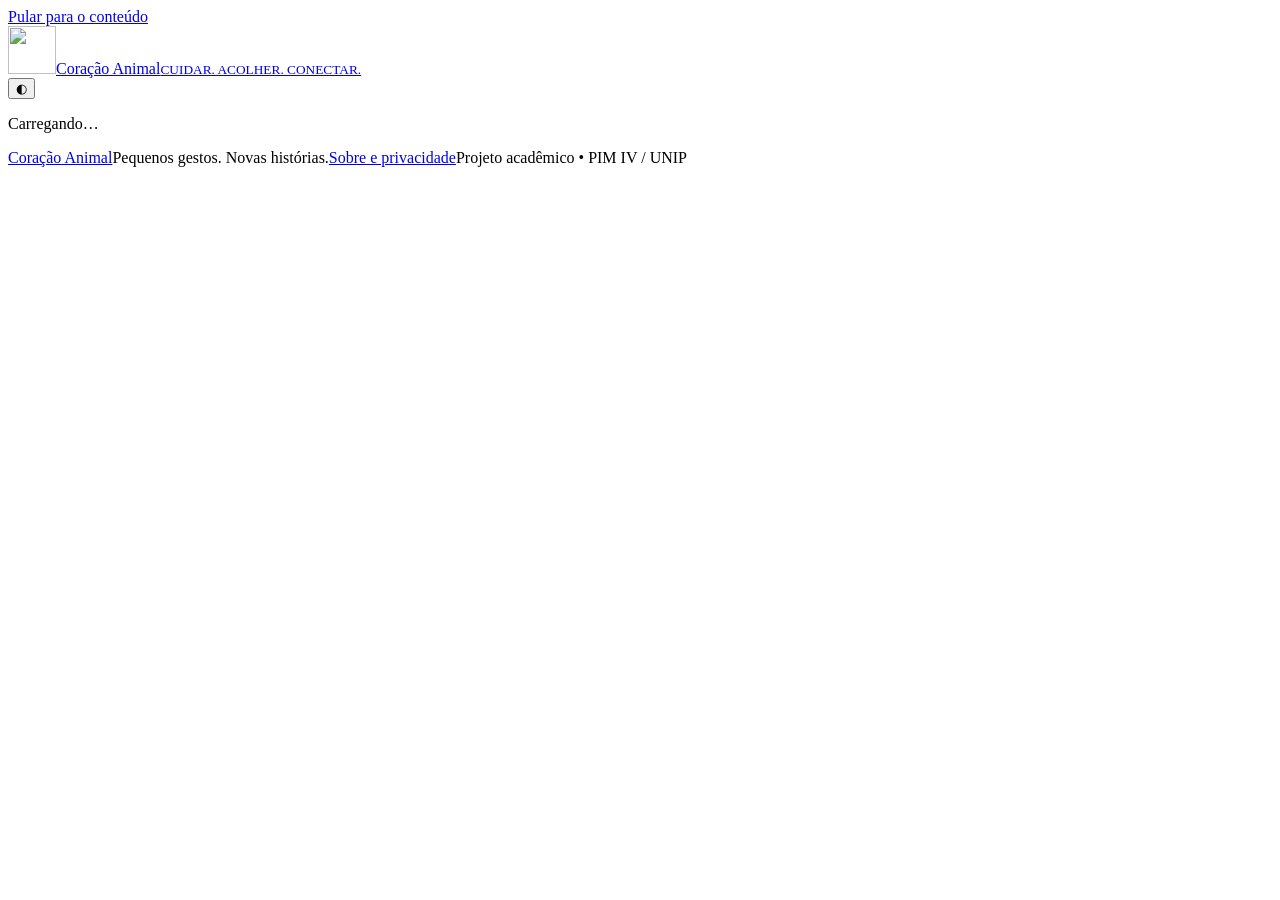
==== src/CoracaoAnimal.Api/wwwroot/index.html @ 52ad8a42 "feat: publicar solução integrada completa" ====
<!doctype html><html lang="pt-BR"><head><meta charset="utf-8"><meta name="viewport" content="width=device-width,initial-scale=1"><meta name="theme-color" content="#244b3f"><meta name="description" content="Adoção responsável, voluntariado e apoio aos animais."><title>Coração Animal</title><link rel="icon" href="/assets/logo.png"><link rel="stylesheet" href="/app.css"><script type="module" src="/app.js"></script></head><body><a class="skip" href="#conteudo">Pular para o conteúdo</a><header><a class="brand" href="#inicio"><img src="/assets/logo.png" alt="" width="48" height="48"><span>Coração Animal<small>CUIDAR. ACOLHER. CONECTAR.</small></span></a><nav id="nav" aria-label="Navegação principal"></nav><button id="theme" class="round" aria-label="Alternar tema">◐</button></header><main id="conteudo" tabindex="-1"><p class="loading">Carregando…</p></main><footer><a class="brand" href="#inicio">Coração Animal</a><span>Pequenos gestos. Novas histórias.</span><a href="#sobre">Sobre e privacidade</a><span>Projeto acadêmico • PIM IV / UNIP</span></footer><div id="notice" role="status" aria-live="polite" hidden></div><dialog id="modal" aria-labelledby="modal-title"><button data-action="close" class="round close" aria-label="Fechar">×</button><div id="modal-body"></div></dialog></body></html>
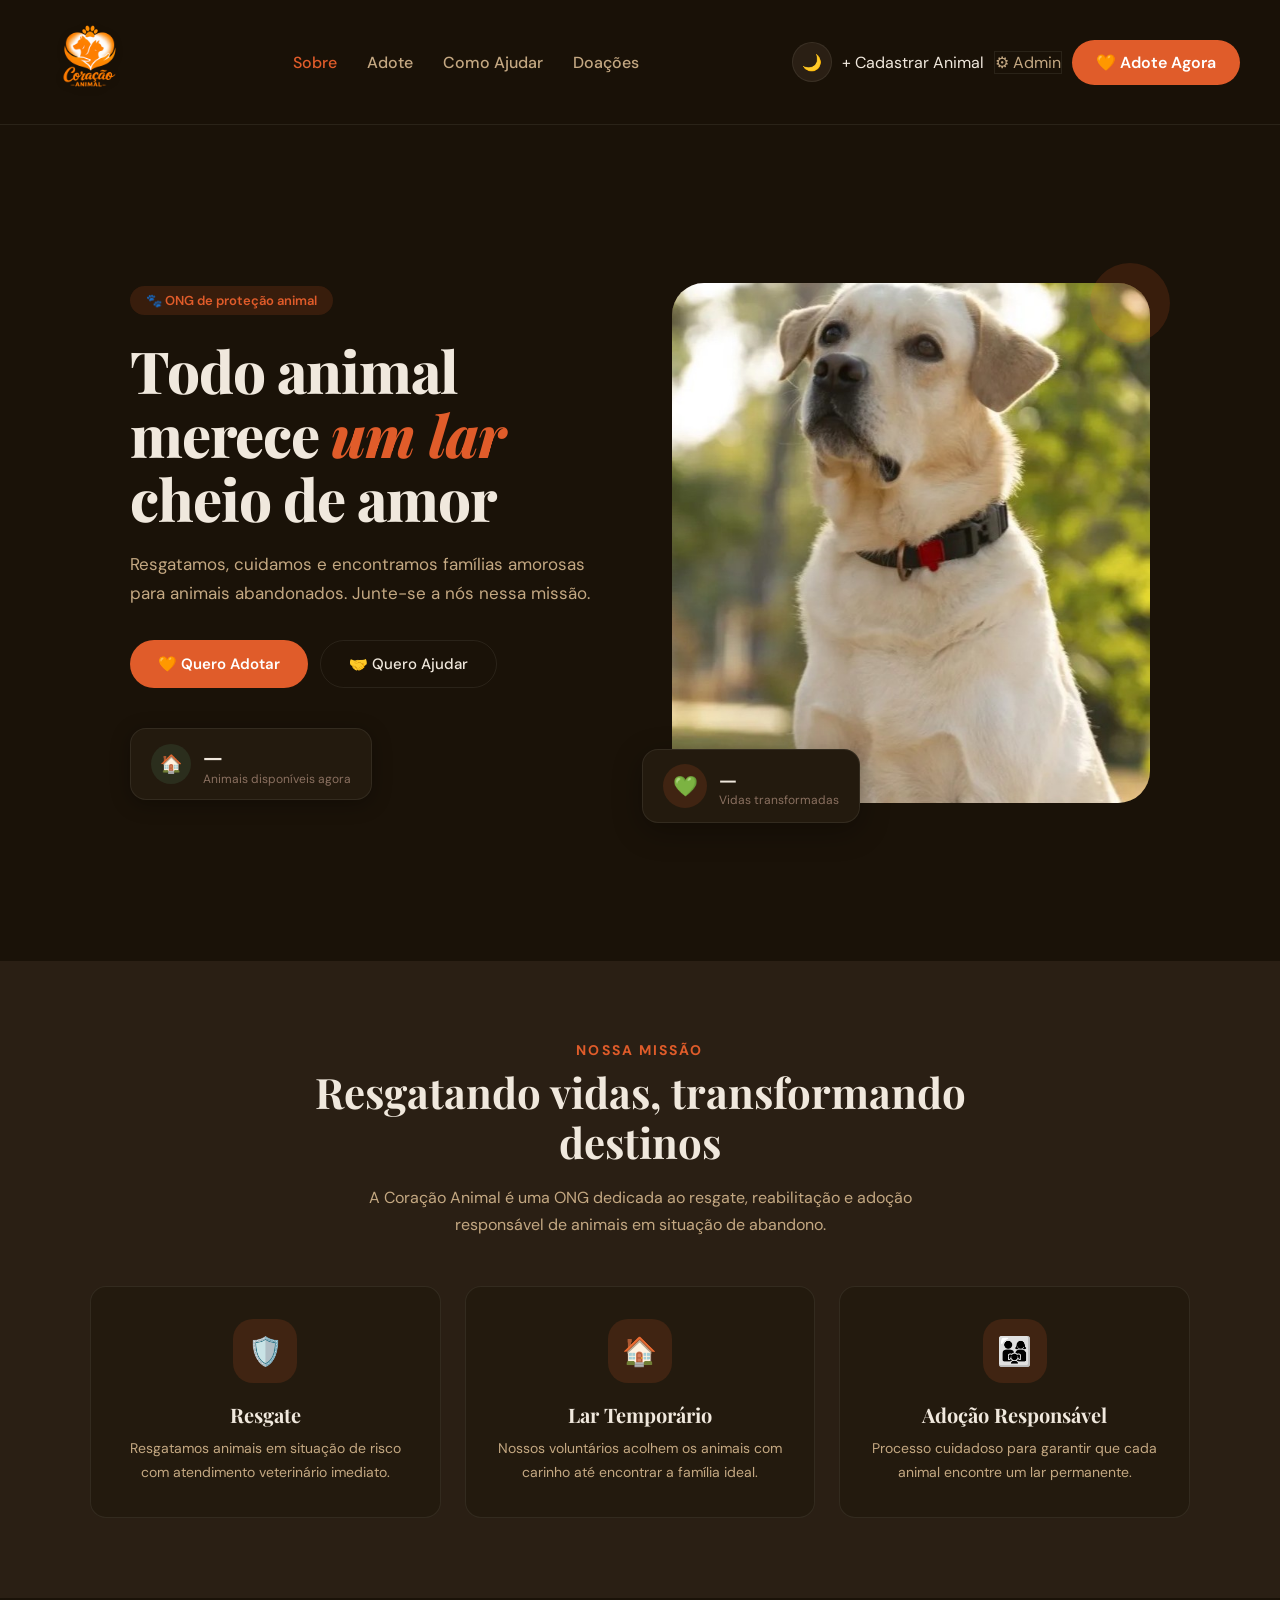
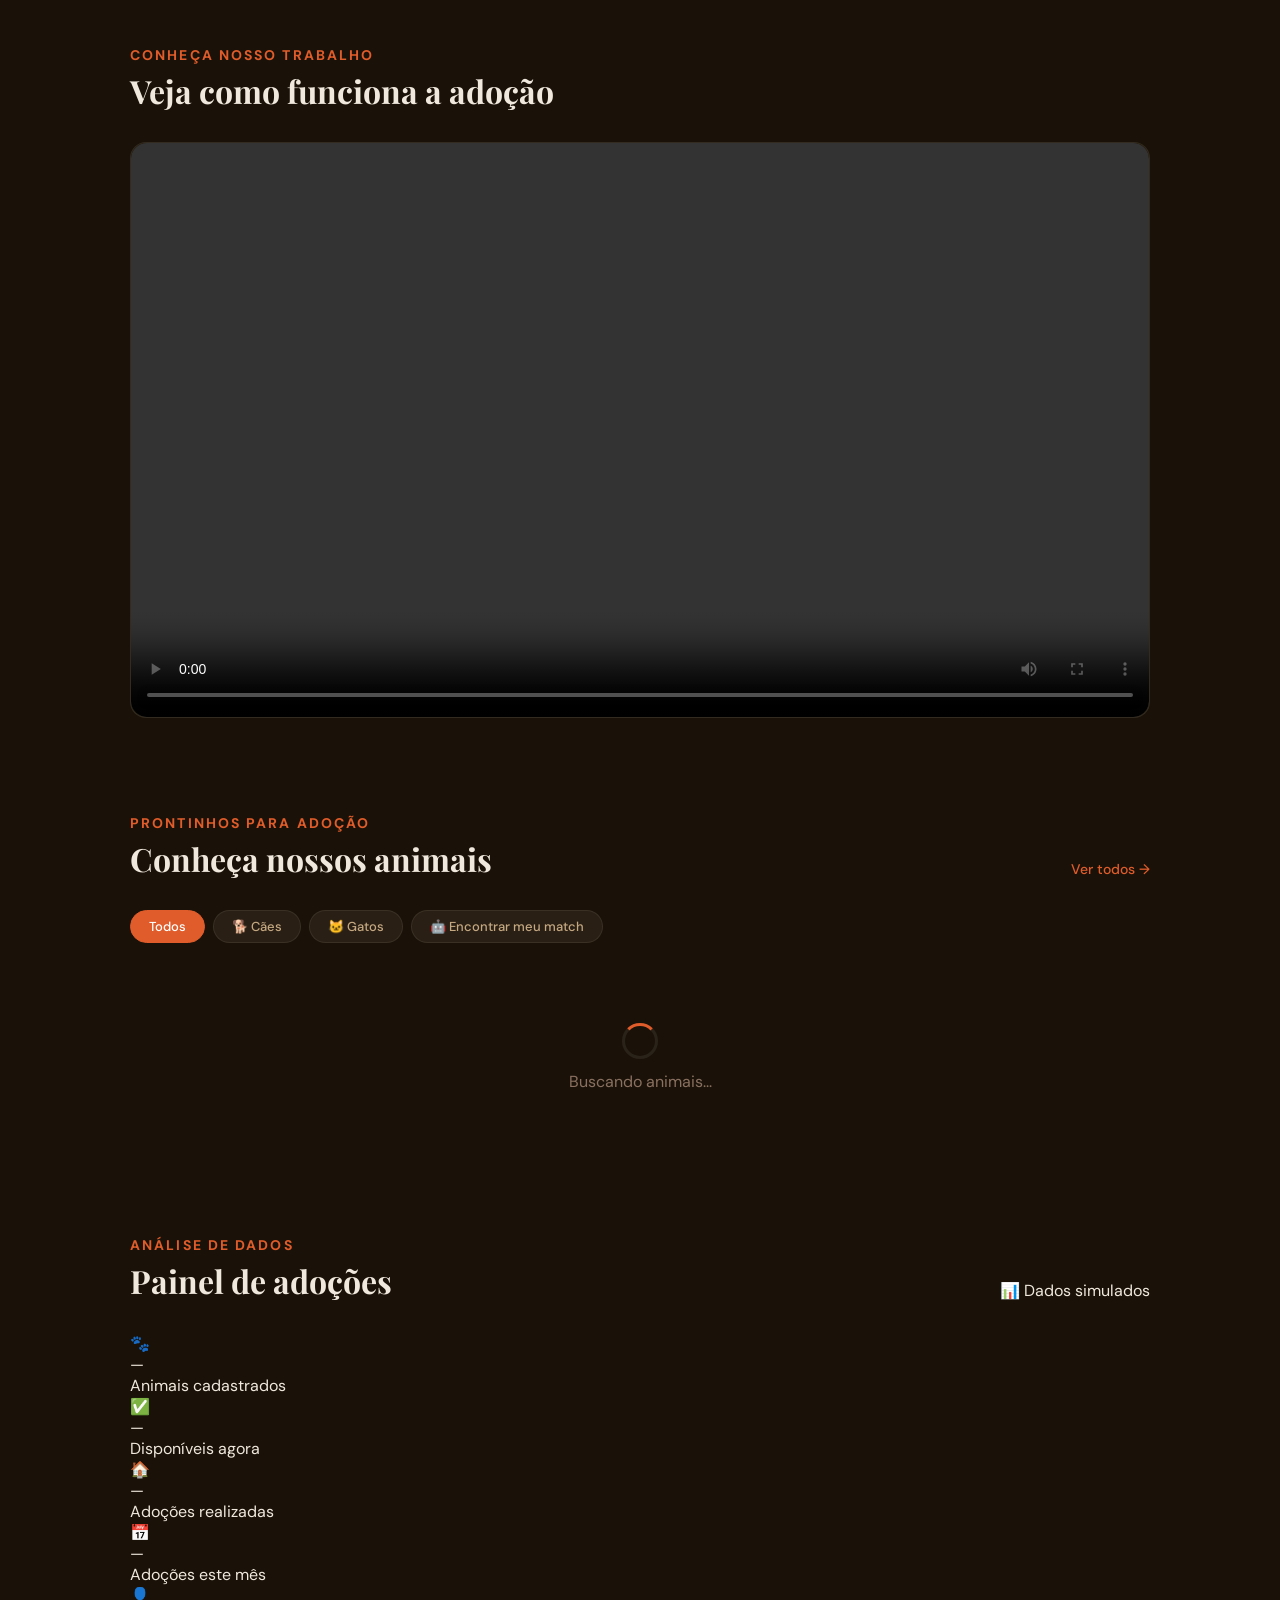
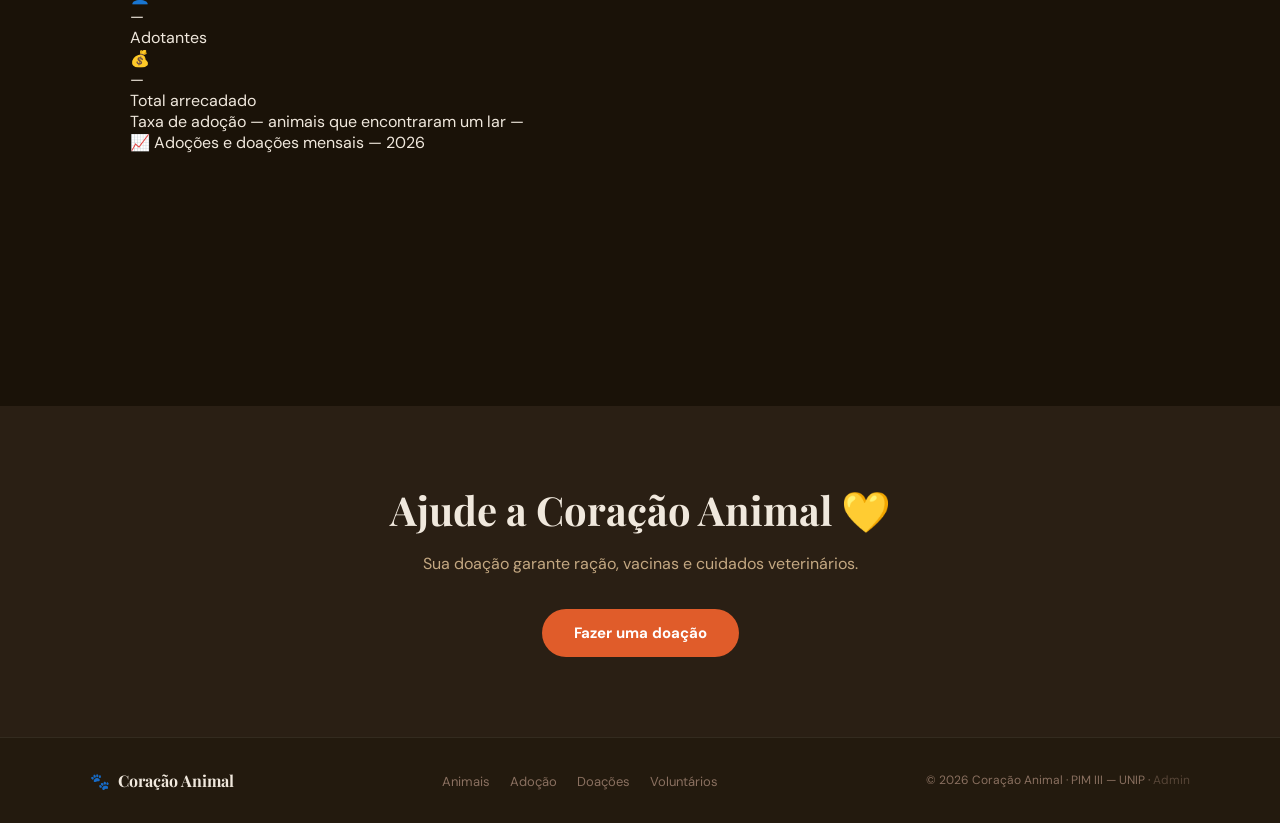
==== commit 0534869a: "Integra API, site e aplicativos ao Azure do proprietário; adiciona animais de demonstração" ====
--- a/src/CoracaoAnimal.Api/wwwroot/index.html
+++ b/src/CoracaoAnimal.Api/wwwroot/index.html
@@ -1 +1,211 @@
-<!doctype html><html lang="pt-BR"><head><meta charset="utf-8"><meta name="viewport" content="width=device-width,initial-scale=1"><meta name="theme-color" content="#244b3f"><meta name="description" content="Adoção responsável, voluntariado e apoio aos animais."><title>Coração Animal</title><link rel="icon" href="/assets/logo.png"><link rel="stylesheet" href="/app.css"><script type="module" src="/app.js"></script></head><body><a class="skip" href="#conteudo">Pular para o conteúdo</a><header><a class="brand" href="#inicio"><img src="/assets/logo.png" alt="" width="48" height="48"><span>Coração Animal<small>CUIDAR. ACOLHER. CONECTAR.</small></span></a><nav id="nav" aria-label="Navegação principal"></nav><button id="theme" class="round" aria-label="Alternar tema">◐</button></header><main id="conteudo" tabindex="-1"><p class="loading">Carregando…</p></main><footer><a class="brand" href="#inicio">Coração Animal</a><span>Pequenos gestos. Novas histórias.</span><a href="#sobre">Sobre e privacidade</a><span>Projeto acadêmico • PIM IV / UNIP</span></footer><div id="notice" role="status" aria-live="polite" hidden></div><dialog id="modal" aria-labelledby="modal-title"><button data-action="close" class="round close" aria-label="Fechar">×</button><div id="modal-body"></div></dialog></body></html>
+<!DOCTYPE html>
+
+<html data-theme="dark" lang="pt-BR">
+<head>
+<meta charset="utf-8"/>
+<meta content="width=device-width, initial-scale=1.0" name="viewport"/>
+<title>Coração Animal — Todo animal merece um lar</title>
+<link href="css/style.css" rel="stylesheet"/>
+<link href="css/home.css" rel="stylesheet"/>
+
+<link href="/css/original-home-inline.css" rel="stylesheet"/></head>
+<body>
+
+
+<!-- ── VLIBRAS Accessibility Widget ─────────────────────────────── -->
+
+
+
+<!-- ── NAVBAR ─────────────── -->
+<nav>
+<a class="nav-logo" href="index.html">
+<img alt="Coração Animal" class="nav-logo-img" src="img/logo-coracao-animal.png"/>
+</a>
+<ul class="nav-links">
+<li><a class="active" href="index.html">Sobre</a></li>
+<li><a href="/portal.html#animais">Adote</a></li>
+<li><a href="/portal.html#voluntariado">Como Ajudar</a></li>
+<li><a href="/portal.html#doacoes">Doações</a></li>
+</ul>
+<div class="nav-actions">
+<button class="btn-tema" data-home-action="theme" id="btnTema"><span id="temaIcone">🌙</span></button>
+<button aria-label="Abrir menu" class="nav-hamburguer" data-home-action="menu" id="navHamburguer">
+<span></span><span></span><span></span>
+</button>
+<!-- Admin only: Register Animal -->
+<a class="nav-register-btn" data-auth="admin" href="/portal.html#admin/animais" id="navRegisterBtn">
+      + Cadastrar Animal
+    </a>
+<!-- Admin only: Painel -->
+<a class="nav-register-btn" data-auth="admin" href="/portal.html#admin" id="navAdminBtn" style="background:transparent;border:1px solid var(--border);color:var(--text-sec);">
+      ⚙ Admin
+    </a>
+<!-- Not logged in -->
+<a class="btn-cta" data-auth="logged-out" href="/portal.html#animais">
+      🧡 Adote Agora
+    </a>
+<!-- Logged in -->
+<div data-auth="logged-in" style="display:none;align-items:center;gap:8px">
+<span style="font-size:13px;color:var(--text-sec);font-family:'DM Sans',sans-serif">
+        Olá, <strong data-username="" style="color:var(--laranja)"></strong>
+</span>
+<button data-home-action="logout" style="background:transparent;border:1px solid var(--border);border-radius:50px;padding:5px 12px;font-size:12px;color:var(--text-sec);cursor:pointer;font-family:'DM Sans',sans-serif">Sair</button>
+</div>
+</div>
+</nav>
+<!-- Mobile menu -->
+<div class="nav-mobile" id="navMobile">
+<a class="active" href="index.html">Sobre</a>
+<a href="/portal.html#animais">Adote</a>
+<a href="/portal.html#voluntariado">Como Ajudar</a>
+<div class="nav-mobile-divider"></div>
+<a href="/portal.html#doacoes">Doações</a>
+<a data-auth="admin" href="/portal.html#admin/animais" style="display:none;color:var(--laranja);font-weight:600">+ Cadastrar Animal</a>
+</div>
+<!-- ── HERO ── -->
+<section class="hero-section">
+<div class="hero">
+<div class="hero-content">
+<div class="hero-badge anim-1">🐾 ONG de proteção animal</div>
+<h1 class="anim-2">Todo animal merece <em>um lar</em> cheio de amor</h1>
+<p class="anim-3">Resgatamos, cuidamos e encontramos famílias amorosas para animais abandonados. Junte-se a nós nessa missão.</p>
+<div class="hero-btns anim-4">
+<a class="btn-cta" href="/portal.html#animais">🧡 Quero Adotar</a>
+<a class="btn-sec" href="/portal.html#voluntariado">🤝 Quero Ajudar</a>
+</div>
+<div class="hero-stat anim-4">
+<div class="hero-stat-icone">🏠</div>
+<div>
+<div class="hero-stat-num" id="statDisponiveis">—</div>
+<div class="hero-stat-label">Animais disponíveis agora</div>
+</div>
+</div>
+</div>
+<div class="hero-foto-wrap">
+<div class="deco-circle"></div>
+<div class="hero-foto">
+<div class="hero-foto-placeholder">
+<img alt="labrador" src="img/labrador_imagem.jpg"/>
+</div>
+</div>
+<div class="hero-foto-card">
+<div class="hero-foto-card-icone">💚</div>
+<div>
+<div class="hero-foto-card-num" id="dash-adopted">—</div>
+<div class="hero-foto-card-label">Vidas transformadas</div>
+</div>
+</div>
+</div>
+</div>
+</section>
+<!-- ── MISSÃO ── -->
+<section class="missao">
+<div class="missao-inner">
+<div class="section-label">Nossa Missão</div>
+<h2>Resgatando vidas, transformando destinos</h2>
+<p>A Coração Animal é uma ONG dedicada ao resgate, reabilitação e adoção responsável de animais em situação de abandono.</p>
+<div class="missao-grid">
+<div class="missao-card"><div class="missao-icone">🛡️</div><h3>Resgate</h3><p>Resgatamos animais em situação de risco com atendimento veterinário imediato.</p></div>
+<div class="missao-card"><div class="missao-icone">🏠</div><h3>Lar Temporário</h3><p>Nossos voluntários acolhem os animais com carinho até encontrar a família ideal.</p></div>
+<div class="missao-card"><div class="missao-icone">👨‍👩‍👧</div><h3>Adoção Responsável</h3><p>Processo cuidadoso para garantir que cada animal encontre um lar permanente.</p></div>
+</div>
+</div>
+</section>
+<!-- ── VÍDEO ── -->
+<div class="section">
+<div class="section-header">
+<div>
+<div class="section-label">Conheça nosso trabalho</div>
+<h2>Veja como funciona a adoção</h2>
+</div>
+</div>
+<div style="position:relative;padding-bottom:56.25%;height:0;overflow:hidden;border-radius:var(--radius);background:var(--bg-card);border:1px solid var(--border)">
+<video controls="" poster="" style="position:absolute;top:0;left:0;width:100%;height:100%;border-radius:var(--radius);object-fit:cover">
+<source src="img/video_ong.mp4" type="video/mp4"/>
+      Seu navegador não suporta vídeo HTML5.
+    </video>
+</div>
+</div>
+<!-- ── ANIMAIS ── -->
+<div class="section">
+<div class="section-header">
+<div><div class="section-label">Prontinhos para adoção</div><h2>Conheça nossos animais</h2></div>
+<a href="/portal.html#animais">Ver todos →</a>
+</div>
+<div class="filtros">
+<button class="filtro-btn active" data-home-filter="all">Todos</button>
+<button class="filtro-btn" data-home-filter="cao">🐕 Cães</button>
+<button class="filtro-btn" data-home-filter="gato">🐱 Gatos</button>
+<button class="filtro-btn" data-home-action="match">
+       🤖 Encontrar meu match
+    </button>
+</div>
+<div class="animais-grid" id="animalGrid">
+<div class="loading"><div class="spinner"></div><p>Buscando animais...</p></div>
+</div>
+</div>
+<!-- ── DASHBOARD ── -->
+<div class="dashboard-wrap">
+<div class="section">
+<div class="section-header">
+<div><div class="section-label">Análise de dados</div><h2>Painel de adoções</h2></div>
+<span class="dash-simulated-badge dash-simulated">📊 Dados simulados</span>
+</div>
+<div class="dash-grid">
+<div class="dash-card"><div class="dash-icon">🐾</div><div class="dash-val" id="dash-total-animals">—</div><div class="dash-label">Animais cadastrados</div></div>
+<div class="dash-card green"><div class="dash-icon">✅</div><div class="dash-val" id="dash-available">—</div><div class="dash-label">Disponíveis agora</div></div>
+<div class="dash-card blue"><div class="dash-icon">🏠</div><div class="dash-val" id="dash-adoptions">—</div><div class="dash-label">Adoções realizadas</div></div>
+<div class="dash-card purple"><div class="dash-icon">📅</div><div class="dash-val" id="dash-month-adoptions">—</div><div class="dash-label">Adoções este mês</div></div>
+<div class="dash-card"><div class="dash-icon">👤</div><div class="dash-val" id="dash-adopters">—</div><div class="dash-label">Adotantes</div></div>
+<div class="dash-card green"><div class="dash-icon">💰</div><div class="dash-val" id="dash-raised">—</div><div class="dash-label">Total arrecadado</div></div>
+</div>
+<div class="dash-rate-wrap">
+<div class="dash-rate-row">
+<span class="dash-rate-label">Taxa de adoção — animais que encontraram um lar</span>
+<span class="dash-rate-val" id="dash-rate">—</span>
+</div>
+<div class="dash-bar-bg"><div class="dash-bar-fill" id="dash-rate-bar"></div></div>
+</div>
+<div class="dash-chart-wrap">
+<div class="dash-chart-label">📈 Adoções e doações mensais — 2026 <small style="color:var(--text-muted)"></small></div>
+<canvas id="monthlyChart" style="width:100%;height:200px"></canvas>
+</div>
+</div>
+</div>
+<!-- ── BANNER ── -->
+<section class="banner">
+<div class="banner-inner">
+<h2>Ajude a Coração Animal 💛</h2>
+<p>Sua doação garante ração, vacinas e cuidados veterinários.</p>
+<a class="btn-banner" href="/portal.html#doacoes">
+      Fazer uma doação
+    </a>
+</div>
+</section>
+<!-- ── FOOTER ── -->
+<footer>
+<div class="footer-inner">
+<div class="footer-logo"><span>🐾</span> Coração Animal</div>
+<ul class="footer-links">
+<li><a href="/portal.html#animais">Animais</a></li>
+<li><a href="/portal.html#animais">Adoção</a></li>
+<li><a href="/portal.html#doacoes">Doações</a></li>
+<li><a href="/portal.html#voluntariado">Voluntários</a></li>
+</ul>
+<div class="footer-copy">
+      © 2026 Coração Animal · PIM III — UNIP ·
+      <a href="/portal.html#entrar" style="color:var(--text-muted);opacity:.5;text-decoration:none">Admin</a>
+</div>
+</div>
+</footer>
+<!-- ── ADOPTION MODAL ── -->
+
+
+
+
+
+
+
+
+<script src="/js/home-integrated.js" type="module"></script></body>
+</html>
--- a/src/CoracaoAnimal.Api/wwwroot/css/style.css
+++ b/src/CoracaoAnimal.Api/wwwroot/css/style.css
@@ -0,0 +1,862 @@
+/* ─────────────────────────────────────────
+   CORACAO ANIMAL — Estilos Globais
+   style.css
+   Fontes: Playfair Display + DM Sans
+   Paleta: creme, marrom, laranja, verde
+───────────────────────────────────────── */
+
+@import url('https://fonts.googleapis.com/css2?family=Playfair+Display:ital,wght@0,400;0,600;0,700;0,800;1,400;1,600&family=DM+Sans:wght@300;400;500;600&display=swap');
+
+/* ── Variaveis de tema ─────────────────── */
+:root {
+  --laranja:       #e05c2a;
+  --laranja-claro: #f5c9b0;
+  --laranja-hover: #c44e20;
+  --verde:         #4a7c59;
+  --verde-claro:   #d4e8da;
+  --marrom:        #3d2b1f;
+  --transition:    all 0.35s cubic-bezier(0.4,0,0.2,1);
+  --radius:        1rem;
+
+  /* Tema claro */
+  --bg:          #f7f3ee;
+  --bg-card:     #ffffff;
+  --bg-nav:      #ffffffee;
+  --bg-muted:    #efe9e1;
+  --text:        #2a1f14;
+  --text-sec:    #7a6355;
+  --text-muted:  #b0a090;
+  --border:      rgba(61,43,31,0.1);
+  --shadow:      rgba(61,43,31,0.08);
+  --tag-bg:      #efe9e1;
+}
+
+[data-theme="dark"] {
+  --bg:          #1a1208;
+  --bg-card:     #231a0e;
+  --bg-nav:      #1a1208ee;
+  --bg-muted:    #2a1f14;
+  --text:        #f0e8dd;
+  --text-sec:    #c4a882;
+  --text-muted:  #8a7060;
+  --border:      rgba(240,232,221,0.08);
+  --shadow:      rgba(0,0,0,0.3);
+  --tag-bg:      rgba(240,232,221,0.06);
+}
+
+/* ── Reset e base ──────────────────────── */
+*, *::before, *::after { box-sizing: border-box; margin: 0; padding: 0; }
+
+html { scroll-behavior: smooth; }
+
+body {
+  font-family: 'DM Sans', sans-serif;
+  background: var(--bg);
+  color: var(--text);
+  transition: var(--transition);
+  overflow-x: hidden;
+}
+
+h1, h2, h3, h4 {
+  font-family: 'Playfair Display', serif;
+  line-height: 1.2;
+}
+
+img { display: block; max-width: 100%; }
+a { text-decoration: none; color: inherit; }
+
+/* ── Animacoes ─────────────────────────── */
+@keyframes fadeUp {
+  from { opacity: 0; transform: translateY(24px); }
+  to   { opacity: 1; transform: translateY(0); }
+}
+@keyframes spin { to { transform: rotate(360deg); } }
+
+.anim-1 { animation: fadeUp .7s ease both; }
+.anim-2 { animation: fadeUp .7s .12s ease both; }
+.anim-3 { animation: fadeUp .7s .24s ease both; }
+.anim-4 { animation: fadeUp .7s .36s ease both; }
+
+/* ── Botoes globais ────────────────────── */
+.btn-cta {
+  background: var(--laranja);
+  color: white;
+  border: none;
+  border-radius: 50px;
+  padding: 12px 24px;
+  font-size: 16px;
+  font-weight: 600;
+  font-family: 'DM Sans', sans-serif;
+  cursor: pointer;
+  display: inline-flex;
+  align-items: center;
+  gap: 6px;
+  transition: var(--transition);
+  text-decoration: none;
+}
+
+.btn-cta:hover { background: var(--laranja-hover); transform: translateY(-1px); }
+
+.btn-sec {
+  background: transparent;
+  color: var(--text);
+  border: 1.5px solid var(--border);
+  border-radius: 50px;
+  padding: 12px 24px;
+  font-size: 16px;
+  font-weight: 500;
+  font-family: 'DM Sans', sans-serif;
+  cursor: pointer;
+  display: inline-flex;
+  align-items: center;
+  gap: 6px;
+  transition: var(--transition);
+  text-decoration: none;
+}
+
+.btn-sec:hover { border-color: var(--laranja); color: var(--laranja); }
+
+.btn-outline-full {
+  width: 100%;
+  background: transparent;
+  color: var(--text-sec);
+  border: 1.5px solid var(--border);
+  border-radius: 10px;
+  padding: 10px;
+  font-size: 14px;
+  font-weight: 500;
+  font-family: 'DM Sans', sans-serif;
+  cursor: pointer;
+  display: flex;
+  align-items: center;
+  justify-content: center;
+  gap: 6px;
+  transition: var(--transition);
+}
+
+.btn-outline-full:hover { border-color: var(--laranja); color: var(--laranja); }
+
+/* ── Navbar ────────────────────────────── */
+nav {
+  position: sticky;
+  top: 0;
+  z-index: 100;
+  background: var(--bg-nav);
+  border-bottom: 1px solid var(--border);
+  padding: 0.75rem 2.5rem;
+  height: auto;
+  display: flex;
+  align-items: center;
+  justify-content: space-between;
+  backdrop-filter: blur(12px);
+  transition: var(--transition);
+}
+
+.nav-logo {
+  display: flex;
+  align-items: center;
+  gap: 10px;
+  font-family: 'Playfair Display', serif;
+  font-size: 22px;
+  font-weight: 700;
+  color: var(--text);
+  letter-spacing: -0.3px;
+}
+
+.nav-logo-img {
+  height: 100px;
+  width: auto;
+  transition: var(--transition);
+  filter: drop-shadow(0 2px 4px rgba(0,0,0,0.1));
+}
+
+.nav-logo:hover .nav-logo-img { transform: scale(1.05); }
+
+.nav-logo-icon {
+  width: 36px;
+  height: 36px;
+  background: var(--laranja);
+  border-radius: 50%;
+  display: flex;
+  align-items: center;
+  justify-content: center;
+  font-size: 16px;
+  transition: var(--transition);
+}
+
+.nav-logo:hover .nav-logo-icon { transform: rotate(-10deg) scale(1.1); }
+
+.nav-links { display: flex; gap: 2px; list-style: none; }
+
+.nav-links a {
+  font-size: 16px;
+  font-weight: 500;
+  color: var(--text-sec);
+  padding: 6px 14px;
+  border-radius: 8px;
+  transition: var(--transition);
+}
+
+.nav-links a:hover { color: var(--text); background: var(--bg-muted); }
+.nav-links a.active { color: var(--laranja); }
+
+.nav-actions { display: flex; align-items: center; gap: 10px; }
+
+.btn-tema {
+  width: 40px;
+  height: 40px;
+  border-radius: 50%;
+  border: 1px solid var(--border);
+  background: var(--bg-muted);
+  color: var(--text-sec);
+  font-size: 16px;
+  cursor: pointer;
+  display: flex;
+  align-items: center;
+  justify-content: center;
+  transition: var(--transition);
+}
+
+.btn-tema:hover { background: var(--bg-card); color: var(--text); }
+
+/* ── Page header ───────────────────────── */
+.page-header {
+  background: var(--bg-muted);
+  padding: 3.5rem 2.5rem;
+  border-bottom: 1px solid var(--border);
+  transition: var(--transition);
+}
+
+.page-header-inner { max-width: 1100px; margin: 0 auto; }
+
+.section-label {
+  font-size: 14px;
+  font-weight: 700;
+  letter-spacing: 0.15em;
+  text-transform: uppercase;
+  color: var(--laranja);
+  margin-bottom: 8px;
+}
+
+.page-header h1 {
+  font-size: clamp(36px, 5vw, 52px);
+  font-weight: 700;
+  color: var(--text);
+  margin-bottom: 8px;
+}
+
+.page-header h1 em { font-style: italic; color: var(--laranja); }
+
+.page-header p {
+  font-size: 17px;
+  color: var(--text-sec);
+  line-height: 1.7;
+  max-width: 520px;
+}
+
+/* ── Secoes ────────────────────────────── */
+.section {
+  max-width: 1100px;
+  margin: 0 auto;
+  padding: 3rem 2.5rem;
+}
+
+.section-header {
+  display: flex;
+  align-items: flex-end;
+  justify-content: space-between;
+  margin-bottom: 2rem;
+  flex-wrap: wrap;
+  gap: 12px;
+}
+
+.section-header h2 {
+  font-size: clamp(22px, 3vw, 32px);
+  font-weight: 700;
+  color: var(--text);
+}
+
+.section-header a {
+  font-size: 14px;
+  font-weight: 500;
+  color: var(--laranja);
+  display: flex;
+  align-items: center;
+  gap: 4px;
+  transition: var(--transition);
+}
+
+.section-header a:hover { gap: 8px; }
+
+/* ── Cards de animais (novo estilo) ────── */
+.animais-grid {
+  display: grid;
+  grid-template-columns: repeat(auto-fill, minmax(280px, 1fr));
+  gap: 1.5rem;
+}
+
+.animal-card {
+  background: var(--bg-card);
+  border: 1px solid var(--border);
+  border-radius: var(--radius);
+  overflow: hidden;
+  transition: var(--transition);
+  cursor: pointer;
+}
+
+.animal-card:hover {
+  transform: translateY(-5px);
+  box-shadow: 0 16px 40px var(--shadow);
+}
+
+.animal-foto {
+  height: 240px;
+  overflow: hidden;
+  position: relative;
+  background: var(--bg-muted);
+}
+
+.animal-foto img {
+  width: 100%;
+  height: 100%;
+  object-fit: cover;
+  transition: var(--transition);
+}
+
+.animal-card:hover .animal-foto img { transform: scale(1.04); }
+
+/* Placeholder quando nao tem foto */
+.animal-foto-placeholder {
+  width: 100%;
+  height: 100%;
+  display: flex;
+  overflow: hidden;
+  position: relative;
+  height: 100%;
+  min-height: 240px;
+  flex-direction: column;
+  align-items: center;
+  justify-content: center;
+  gap: 8px;
+  font-size: 56px;
+  color: var(--text-muted);
+  background: var(--bg-muted);
+}
+
+
+
+.animal-foto-placeholder img{
+  width: 100%;
+  height: 100%;
+  object-fit: cover;
+  object-position: center;
+  display: block;
+
+}
+
+.animal-foto-placeholder span {
+  font-size: 13px;
+  font-family: 'DM Sans', sans-serif;
+}
+
+.animal-info { padding: 1.25rem; }
+
+/* Nome + badge lado a lado */
+.animal-nome-row {
+  display: flex;
+  align-items: center;
+  justify-content: space-between;
+  margin-bottom: 6px;
+  gap: 8px;
+}
+
+.animal-nome {
+  font-family: 'Playfair Display', serif;
+  font-size: 20px;
+  font-weight: 700;
+  color: var(--text);
+}
+
+/* Badge de especie (Cachorro / Gato) */
+.animal-badge {
+  font-size: 12px;
+  font-weight: 600;
+  font-family: 'DM Sans', sans-serif;
+  padding: 4px 12px;
+  border-radius: 50px;
+  background: var(--laranja-claro);
+  color: var(--laranja-hover);
+  white-space: nowrap;
+  flex-shrink: 0;
+}
+
+[data-theme="dark"] .animal-badge {
+  background: rgba(224,92,42,0.15);
+  color: var(--laranja);
+}
+
+.animal-meta {
+  font-size: 13px;
+  color: var(--text-muted);
+  margin-bottom: 8px;
+}
+
+.animal-desc {
+  font-size: 14px;
+  color: var(--text-sec);
+  line-height: 1.6;
+  margin-bottom: 1.25rem;
+  display: -webkit-box;
+  -webkit-line-clamp: 2;
+  line-clamp: 2;
+  -webkit-box-orient: vertical;
+  overflow: hidden;
+}
+
+/* ── Filtros ───────────────────────────── */
+.filtros {
+  display: flex;
+  gap: 8px;
+  margin-bottom: 2rem;
+  flex-wrap: wrap;
+}
+
+.filtro-btn {
+  background: var(--bg-muted);
+  border: 1px solid var(--border);
+  color: var(--text-sec);
+  border-radius: 50px;
+  padding: 7px 18px;
+  font-size: 13px;
+  font-weight: 500;
+  font-family: 'DM Sans', sans-serif;
+  cursor: pointer;
+  transition: var(--transition);
+}
+
+.filtro-btn:hover,
+.filtro-btn.active {
+  background: var(--laranja);
+  border-color: var(--laranja);
+  color: white;
+}
+
+/* ── Formularios ───────────────────────── */
+.form-card {
+  background: var(--bg-card);
+  border: 1px solid var(--border);
+  border-radius: var(--radius);
+  padding: 2rem;
+  transition: var(--transition);
+}
+
+.form-titulo {
+  font-family: 'Playfair Display', serif;
+  font-size: 20px;
+  font-weight: 700;
+  color: var(--text);
+  margin-bottom: 4px;
+}
+
+.form-subtitulo {
+  font-size: 13px;
+  color: var(--text-sec);
+  margin-bottom: 1.5rem;
+}
+
+.form-grupo { margin-bottom: 1rem; }
+
+.form-grupo label {
+  display: block;
+  font-size: 15px;
+  font-weight: 500;
+  color: var(--text-sec);
+  margin-bottom: 6px;
+}
+
+.form-grupo label span { color: var(--laranja); margin-left: 2px; }
+
+.form-grupo input,
+.form-grupo select,
+.form-grupo textarea {
+  width: 100%;
+  background: var(--bg);
+  border: 1px solid var(--border);
+  border-radius: 10px;
+  padding: 12px 14px;
+  font-size: 16px;
+  color: var(--text);
+  outline: none;
+  transition: var(--transition);
+  font-family: 'DM Sans', sans-serif;
+}
+
+.form-grupo input::placeholder,
+.form-grupo textarea::placeholder { color: var(--text-muted); }
+
+.form-grupo input:focus,
+.form-grupo select:focus,
+.form-grupo textarea:focus {
+  border-color: var(--laranja);
+  box-shadow: 0 0 0 3px rgba(224,92,42,0.1);
+}
+
+.form-grupo input.invalido {
+  border-color: #e53935;
+  box-shadow: 0 0 0 3px rgba(229,57,53,0.1);
+}
+
+.erro-msg { font-size: 12px; color: #e53935; margin-top: 4px; display: none; }
+.erro-msg.visivel { display: block; }
+
+.form-grupo textarea { height: 100px; resize: vertical; }
+.form-row { display: grid; grid-template-columns: 1fr 1fr; gap: 14px; }
+
+/* Botao submit */
+.btn-submit {
+  width: 100%;
+  background: var(--laranja);
+  color: white;
+  border: none;
+  border-radius: 50px;
+  padding: 13px;
+  font-size: 15px;
+  font-weight: 600;
+  font-family: 'DM Sans', sans-serif;
+  cursor: pointer;
+  transition: var(--transition);
+  margin-top: 0.5rem;
+}
+
+.btn-submit:hover { background: var(--laranja-hover); }
+.btn-submit:disabled { background: var(--bg-muted); color: var(--text-muted); cursor: not-allowed; }
+
+/* ── Checkbox ──────────────────────────── */
+.checkbox-grupo {
+  display: flex;
+  align-items: flex-start;
+  gap: 10px;
+  margin-bottom: 1rem;
+  cursor: pointer;
+}
+
+.checkbox-grupo input[type="checkbox"] {
+  width: 18px;
+  height: 18px;
+  accent-color: var(--laranja);
+  cursor: pointer;
+  flex-shrink: 0;
+  margin-top: 2px;
+}
+
+.checkbox-label { font-size: 15px; color: var(--text-sec); line-height: 1.6; }
+
+/* ── Loading e empty ───────────────────── */
+.loading {
+  text-align: center;
+  padding: 3rem;
+  color: var(--text-muted);
+  grid-column: 1/-1;
+}
+
+.spinner {
+  width: 36px; height: 36px;
+  border: 3px solid var(--border);
+  border-top-color: var(--laranja);
+  border-radius: 50%;
+  animation: spin .8s linear infinite;
+  margin: 0 auto 12px;
+}
+
+.empty {
+  text-align: center;
+  padding: 3rem;
+  color: var(--text-muted);
+  grid-column: 1/-1;
+}
+
+/* ── Tela de sucesso ───────────────────── */
+.sucesso-wrap {
+  display: none;
+  text-align: center;
+  padding: 4rem 1rem;
+  max-width: 480px;
+  margin: 0 auto;
+}
+
+.sucesso-wrap.visivel { display: block; }
+.sucesso-icone { font-size: 72px; margin-bottom: 1.5rem; }
+
+.sucesso-titulo {
+  font-family: 'Playfair Display', serif;
+  font-size: 28px;
+  font-weight: 700;
+  color: var(--text);
+  margin-bottom: 10px;
+}
+
+.sucesso-desc {
+  font-size: 15px;
+  color: var(--text-sec);
+  margin-bottom: 2rem;
+  line-height: 1.7;
+}
+
+.sucesso-acoes { display: flex; gap: 12px; justify-content: center; flex-wrap: wrap; }
+
+/* ── Banner ────────────────────────────── */
+.banner {
+  background: var(--marrom);
+  padding: 5rem 2.5rem;
+  text-align: center;
+  position: relative;
+  overflow: hidden;
+}
+
+[data-theme="dark"] .banner { background: var(--bg-muted); }
+
+.banner-inner { max-width: 600px; margin: 0 auto; position: relative; z-index: 1; }
+
+.banner h2 {
+  font-family: 'Playfair Display', serif;
+  font-size: clamp(26px, 4vw, 40px);
+  font-weight: 700;
+  color: white;
+  margin-bottom: 1rem;
+}
+
+[data-theme="dark"] .banner h2 { color: var(--text); }
+
+.banner p {
+  font-size: 16px;
+  color: rgba(255,255,255,0.75);
+  margin-bottom: 2rem;
+  line-height: 1.7;
+}
+
+[data-theme="dark"] .banner p { color: var(--text-sec); }
+
+.btn-banner {
+  background: white;
+  color: var(--marrom);
+  border: none;
+  border-radius: 50px;
+  padding: 14px 32px;
+  font-size: 15px;
+  font-weight: 700;
+  font-family: 'DM Sans', sans-serif;
+  cursor: pointer;
+  transition: var(--transition);
+  text-decoration: none;
+  display: inline-block;
+}
+
+[data-theme="dark"] .btn-banner { background: var(--laranja); color: white; }
+.btn-banner:hover { transform: translateY(-2px); opacity: 0.95; }
+
+/* ── Footer ────────────────────────────── */
+footer {
+  background: var(--bg-card);
+  border-top: 1px solid var(--border);
+  padding: 2rem 2.5rem;
+  transition: var(--transition);
+}
+
+.footer-inner {
+  max-width: 1100px;
+  margin: 0 auto;
+  display: flex;
+  align-items: center;
+  justify-content: space-between;
+  flex-wrap: wrap;
+  gap: 12px;
+}
+
+.footer-logo {
+  font-family: 'Playfair Display', serif;
+  font-size: 16px;
+  font-weight: 700;
+  color: var(--text);
+  display: flex;
+  align-items: center;
+  gap: 8px;
+}
+
+.footer-links { display: flex; gap: 20px; list-style: none; }
+
+.footer-links a {
+  font-size: 13px;
+  color: var(--text-muted);
+  transition: var(--transition);
+}
+
+.footer-links a:hover { color: var(--laranja); }
+.footer-copy { font-size: 12px; color: var(--text-muted); }
+
+/* ── Tags e badges ─────────────────────── */
+.tag {
+  font-size: 11px;
+  padding: 3px 10px;
+  border-radius: 50px;
+  background: var(--tag-bg);
+  color: var(--text-sec);
+  border: 1px solid var(--border);
+  font-family: 'DM Sans', sans-serif;
+}
+
+.badge { display: inline-block; font-size: 11px; padding: 3px 10px; border-radius: 50px; font-weight: 600; font-family: 'DM Sans', sans-serif; }
+.badge-verde    { background: #e8f5e9; color: #2e7d32; }
+.badge-laranja  { background: #fff3e0; color: #e65100; }
+.badge-azul     { background: #e3f2fd; color: #1565c0; }
+.badge-vermelho { background: #fce4ec; color: #c62828; }
+.badge-cinza    { background: var(--tag-bg); color: var(--text-sec); }
+
+/* ── Sidebar info ──────────────────────── */
+.info-card {
+  background: var(--bg-card);
+  border: 1px solid var(--border);
+  border-radius: var(--radius);
+  padding: 1.5rem;
+  transition: var(--transition);
+}
+
+.info-card-titulo {
+  font-family: 'Playfair Display', serif;
+  font-size: 16px;
+  font-weight: 700;
+  color: var(--text);
+  margin-bottom: 1rem;
+  display: flex;
+  align-items: center;
+  gap: 8px;
+}
+
+.info-item {
+  display: flex;
+  align-items: flex-start;
+  gap: 10px;
+  padding: 8px 0;
+  border-bottom: 1px solid var(--border);
+  font-size: 13px;
+}
+
+.info-item:last-child { border-bottom: none; }
+.info-item-icone { font-size: 18px; flex-shrink: 0; }
+.info-item-texto { color: var(--text-sec); line-height: 1.5; }
+.info-item-valor { font-weight: 600; color: var(--text); }
+
+/* ── JS tema ───────────────────────────── */
+/* Aplicado pelo tema.js — nao remover */
+
+/* ── Responsividade global ─────────────── */
+@media (max-width: 768px) {
+  nav { padding: 0 1rem; }
+  .nav-links { display: none; }
+  .page-header { padding: 2rem 1rem; }
+  .section { padding: 2rem 1rem; }
+  .form-row { grid-template-columns: 1fr; }
+  footer { padding: 1.5rem 1rem; }
+  .footer-inner { flex-direction: column; text-align: center; }
+  .footer-links { flex-wrap: wrap; justify-content: center; }
+  .banner { padding: 3rem 1rem; }
+}
+
+/* ─────────────────────────────────────────
+   NAVBAR RESPONSIVA — Menu Hamburguer
+───────────────────────────────────────── */
+
+/* Botao hamburguer — escondido no desktop */
+.nav-hamburguer {
+  display: none;
+  flex-direction: column;
+  gap: 5px;
+  cursor: pointer;
+  padding: 6px;
+  border: none;
+  background: transparent;
+  border-radius: 8px;
+  transition: var(--transition);
+}
+
+.nav-hamburguer:hover { background: var(--bg-muted); }
+
+.nav-hamburguer span {
+  display: block;
+  width: 22px;
+  height: 2px;
+  background: var(--text);
+  border-radius: 2px;
+  transition: var(--transition);
+}
+
+/* Animacao do X quando menu aberto */
+.nav-hamburguer.aberto span:nth-child(1) {
+  transform: translateY(7px) rotate(45deg);
+}
+.nav-hamburguer.aberto span:nth-child(2) {
+  opacity: 0;
+  transform: scaleX(0);
+}
+.nav-hamburguer.aberto span:nth-child(3) {
+  transform: translateY(-7px) rotate(-45deg);
+}
+
+/* Menu mobile — dropdown */
+.nav-mobile {
+  display: none;
+  position: absolute;
+  top: 64px;
+  left: 0;
+  right: 0;
+  background: var(--bg-nav);
+  border-bottom: 1px solid var(--border);
+  padding: 1rem 1.5rem;
+  flex-direction: column;
+  gap: 4px;
+  backdrop-filter: blur(12px);
+  z-index: 99;
+  transition: var(--transition);
+}
+
+.nav-mobile.aberto { display: flex; }
+
+.nav-mobile a {
+  font-size: 15px;
+  font-weight: 500;
+  color: var(--text-sec);
+  padding: 10px 12px;
+  border-radius: 10px;
+  text-decoration: none;
+  transition: var(--transition);
+  display: block;
+}
+
+.nav-mobile a:hover,
+.nav-mobile a.active {
+  color: var(--laranja);
+  background: var(--bg-muted);
+}
+
+.nav-mobile-divider {
+  height: 1px;
+  background: var(--border);
+  margin: 6px 0;
+}
+
+/* Responsividade */
+@media (max-width: 768px) {
+  nav { padding: 0 1.25rem; position: relative; }
+
+  /* Esconde links do desktop */
+  .nav-links { display: none; }
+
+  /* Mostra hamburguer */
+  .nav-hamburguer { display: flex; }
+
+  /* Ajusta acoes da navbar */
+  .nav-actions { gap: 8px; }
+
+  .btn-tema { width: 36px; height: 36px; font-size: 14px; }
+
+  .btn-cta { padding: 8px 16px; font-size: 13px; }
+}
--- a/src/CoracaoAnimal.Api/wwwroot/css/home.css
+++ b/src/CoracaoAnimal.Api/wwwroot/css/home.css
@@ -0,0 +1,160 @@
+/* home.css — estilos exclusivos da página inicial */
+
+.hero-section { background: var(--bg); transition: var(--transition); }
+
+.hero {
+  min-height: calc(100vh - 64px);
+  display: grid;
+  grid-template-columns: 1fr 1fr;
+  align-items: center;
+  gap: 4rem;
+  max-width: 1100px;
+  margin: 0 auto;
+  padding: 4rem 2.5rem;
+}
+
+.hero-content { max-width: 540px; }
+
+.hero-badge {
+  display: inline-flex;
+  align-items: center;
+  gap: 8px;
+  background: var(--laranja-claro);
+  color: var(--laranja-hover);
+  border-radius: 50px;
+  padding: 6px 16px;
+  font-size: 13px;
+  font-weight: 600;
+  margin-bottom: 1.5rem;
+}
+
+[data-theme="dark"] .hero-badge { background: rgba(224,92,42,0.15); color: var(--laranja); }
+
+.hero h1 {
+  font-size: clamp(36px, 5vw, 58px);
+  font-weight: 800;
+  color: var(--text);
+  margin-bottom: 1.25rem;
+  line-height: 1.1;
+  letter-spacing: -1px;
+}
+
+.hero h1 em { font-style: italic; color: var(--laranja); }
+
+.hero > .hero-content > p {
+  font-size: 17px;
+  color: var(--text-sec);
+  line-height: 1.7;
+  margin-bottom: 2rem;
+}
+
+.hero-btns { display: flex; gap: 12px; flex-wrap: wrap; margin-bottom: 2.5rem; }
+.hero-btns .btn-cta, .hero-btns .btn-sec { padding: 13px 28px; font-size: 15px; }
+
+.hero-stat {
+  display: inline-flex;
+  align-items: center;
+  gap: 12px;
+  background: var(--bg-card);
+  border: 1px solid var(--border);
+  border-radius: 16px;
+  padding: 12px 20px;
+  box-shadow: 0 4px 20px var(--shadow);
+}
+
+.hero-stat-icone {
+  width: 40px; height: 40px;
+  background: var(--verde-claro);
+  border-radius: 50%;
+  display: flex; align-items: center; justify-content: center;
+  font-size: 18px;
+}
+
+[data-theme="dark"] .hero-stat-icone { background: rgba(74,124,89,0.2); }
+.hero-stat-num { font-family: 'Playfair Display', serif; font-size: 22px; font-weight: 700; color: var(--text); }
+.hero-stat-label { font-size: 12px; color: var(--text-muted); }
+
+.hero-foto-wrap { position: relative; }
+
+.hero-foto {
+  width: 100%; height: 520px;
+  border-radius: 2rem;
+  overflow: hidden;
+}
+
+.hero-foto-placeholder {
+  width: 100%; height: 100%;
+  background: linear-gradient(135deg, #f5c9b0 0%, #e8a87c 40%, #c4845a 100%);
+  display: flex; flex-direction: column;
+  align-items: center; justify-content: center; gap: 12px;
+}
+
+[data-theme="dark"] .hero-foto-placeholder {
+  background: linear-gradient(135deg, #3d2b1f 0%, #5c3d28 40%, #2a1f14 100%);
+}
+
+.hero-foto-card {
+  position: absolute; bottom: -20px; left: -30px;
+  background: var(--bg-card);
+  border: 1px solid var(--border);
+  border-radius: 16px;
+  padding: 14px 20px;
+  box-shadow: 0 8px 30px var(--shadow);
+  display: flex; align-items: center; gap: 12px;
+}
+
+.hero-foto-card-icone {
+  width: 44px; height: 44px;
+  background: var(--laranja-claro);
+  border-radius: 50%;
+  display: flex; align-items: center; justify-content: center; font-size: 20px;
+}
+
+[data-theme="dark"] .hero-foto-card-icone { background: rgba(224,92,42,0.15); }
+.hero-foto-card-num { font-family: 'Playfair Display', serif; font-size: 20px; font-weight: 700; color: var(--text); }
+.hero-foto-card-label { font-size: 12px; color: var(--text-muted); }
+
+.deco-circle {
+  position: absolute; top: -20px; right: -20px;
+  width: 80px; height: 80px;
+  background: var(--laranja); border-radius: 50%; opacity: 0.15;
+}
+
+.missao { background: var(--bg-muted); padding: 5rem 2.5rem; transition: var(--transition); }
+.missao-inner { max-width: 1100px; margin: 0 auto; text-align: center; }
+.missao h2 { font-size: clamp(26px, 4vw, 42px); font-weight: 700; color: var(--text); margin-bottom: 1rem; max-width: 680px; margin-left: auto; margin-right: auto; }
+.missao > .missao-inner > p { font-size: 16px; color: var(--text-sec); max-width: 580px; margin: 0 auto 3rem; line-height: 1.7; }
+
+.missao-grid { display: grid; grid-template-columns: repeat(3, 1fr); gap: 1.5rem; }
+
+.missao-card {
+  background: var(--bg-card);
+  border: 1px solid var(--border);
+  border-radius: var(--radius);
+  padding: 2rem 1.5rem;
+  text-align: center;
+  transition: var(--transition);
+}
+
+.missao-card:hover { transform: translateY(-6px); box-shadow: 0 12px 40px var(--shadow); }
+
+.missao-icone {
+  width: 64px; height: 64px;
+  background: var(--laranja-claro);
+  border-radius: 20px;
+  display: flex; align-items: center; justify-content: center;
+  margin: 0 auto 1.25rem; font-size: 28px; transition: var(--transition);
+}
+
+[data-theme="dark"] .missao-icone { background: rgba(224,92,42,0.15); }
+.missao-card:hover .missao-icone { transform: scale(1.1) rotate(-5deg); }
+.missao-card h3 { font-size: 20px; font-weight: 700; color: var(--text); margin-bottom: 10px; }
+.missao-card p { font-size: 14px; color: var(--text-sec); line-height: 1.7; }
+
+@media (max-width: 900px) {
+  .hero { grid-template-columns: 1fr; min-height: auto; padding: 3rem 1.5rem; gap: 2.5rem; }
+  .hero-foto { height: 320px; }
+  .hero-foto-card { left: 10px; bottom: 10px; }
+  .missao-grid { grid-template-columns: 1fr; }
+  .missao { padding: 3rem 1.5rem; }
+}
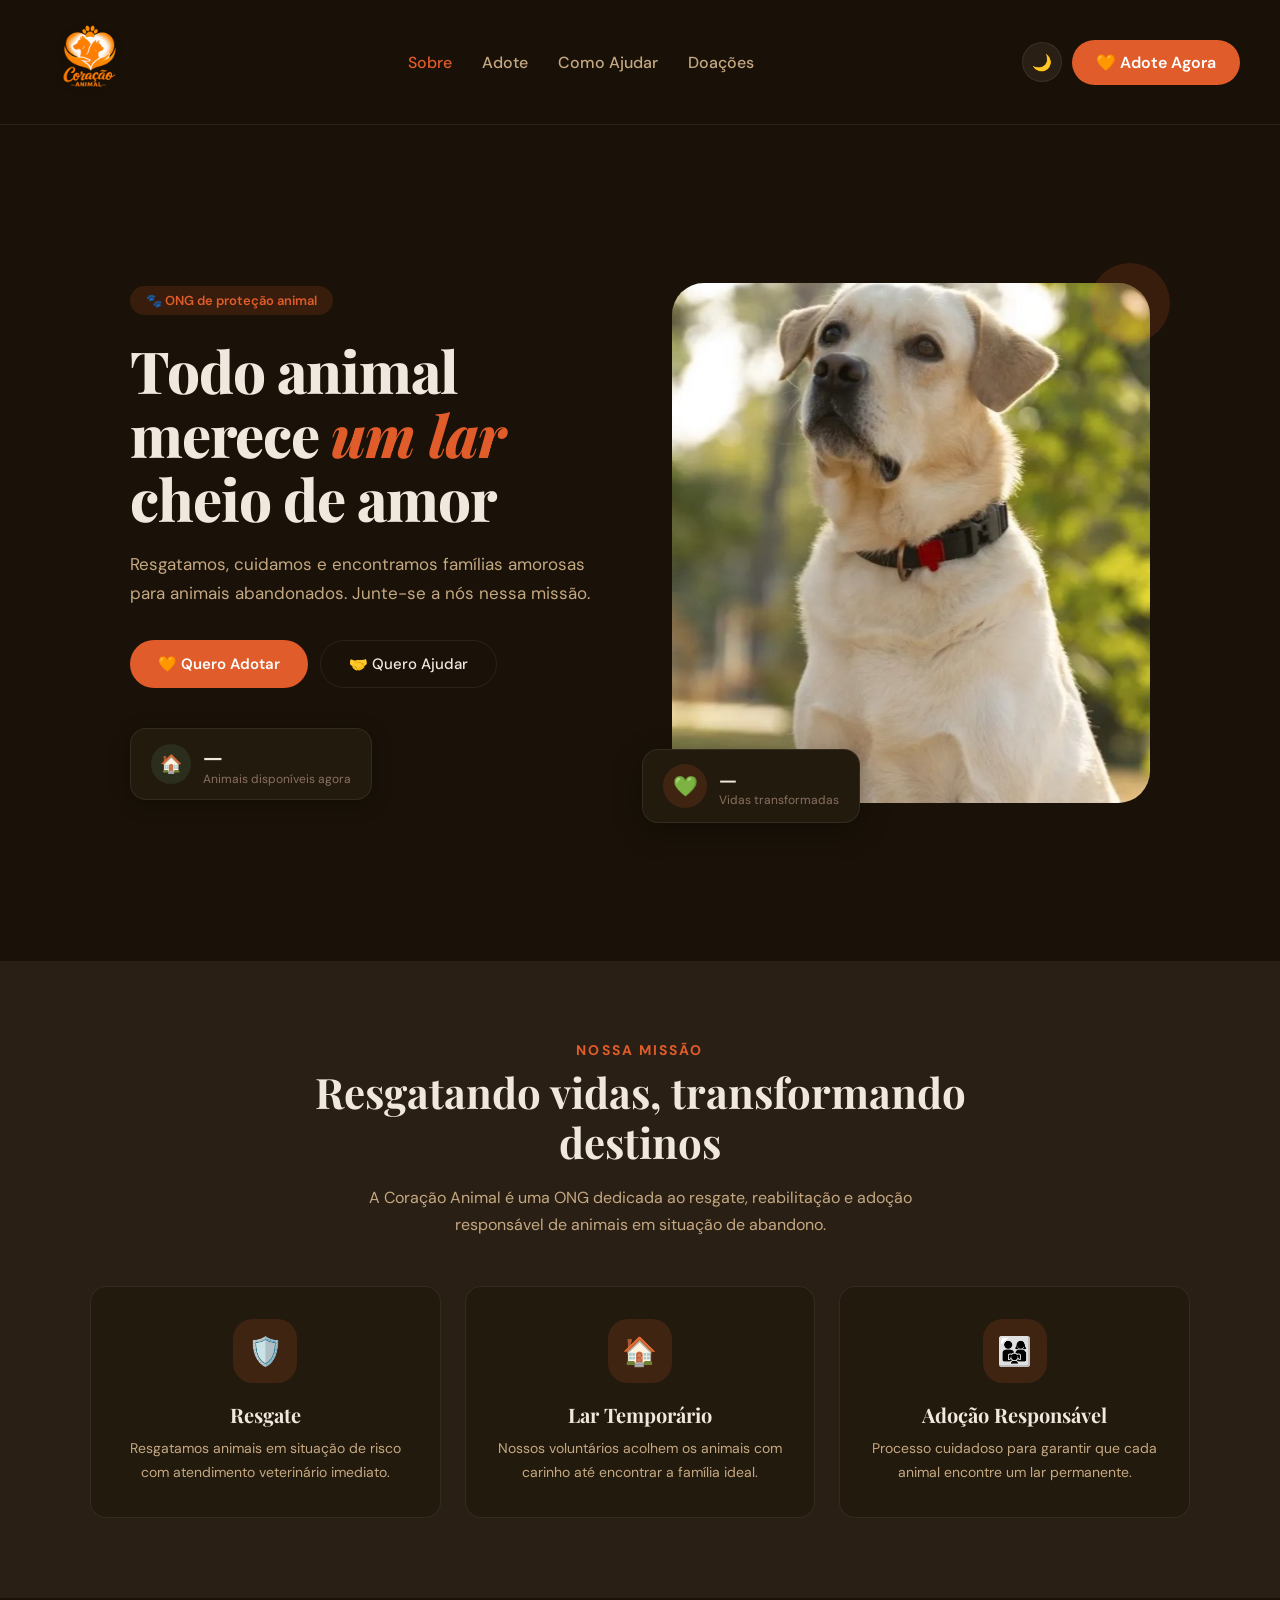
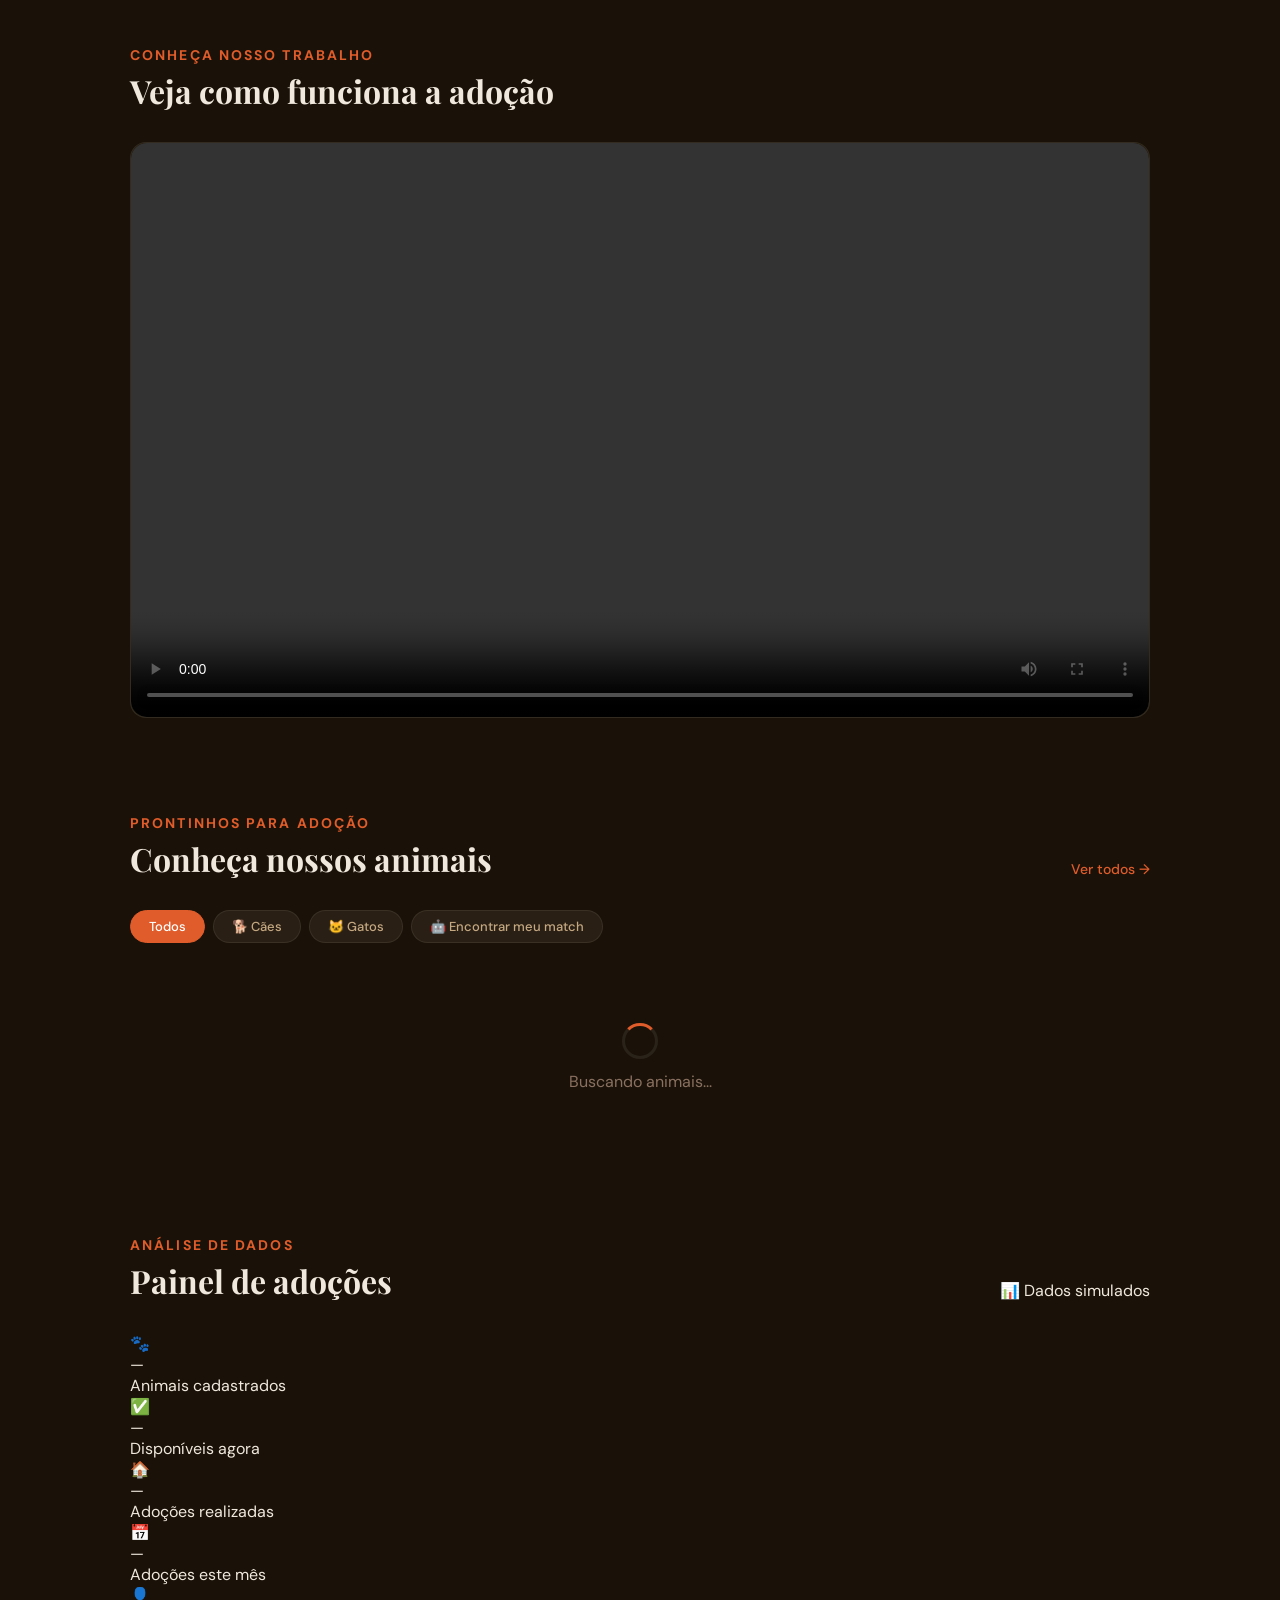
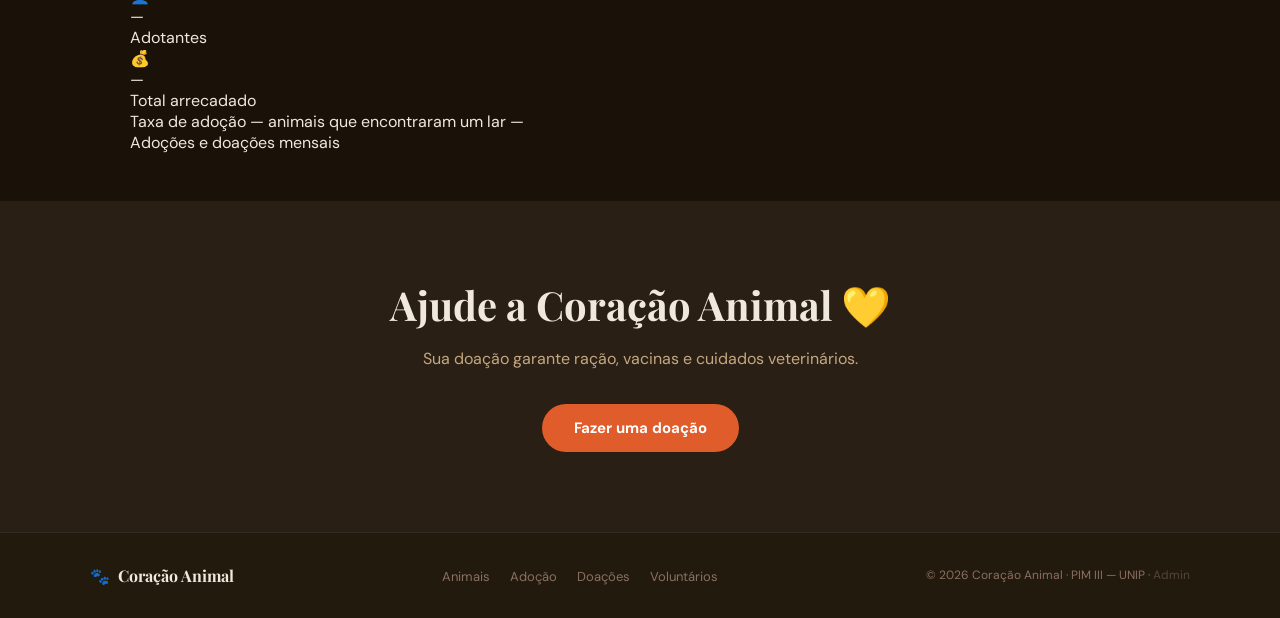
==== commit 506d1abb: "Corrige fotos e gráficos responsivos; revisa integração Android, Windows e site" ====
--- a/src/CoracaoAnimal.Api/wwwroot/index.html
+++ b/src/CoracaoAnimal.Api/wwwroot/index.html
@@ -8,7 +8,7 @@
 <link href="css/style.css" rel="stylesheet"/>
 <link href="css/home.css" rel="stylesheet"/>
 
-<link href="/css/original-home-inline.css" rel="stylesheet"/></head>
+<link href="/css/original-home-inline.css" rel="stylesheet"/><link href="/css/integrated-home.css" rel="stylesheet"/></head>
 <body>
 
 
@@ -33,19 +33,19 @@
 <span></span><span></span><span></span>
 </button>
 <!-- Admin only: Register Animal -->
-<a class="nav-register-btn" data-auth="admin" href="/portal.html#admin/animais" id="navRegisterBtn">
+<a class="nav-register-btn" hidden data-auth="admin" href="/portal.html#admin/animais" id="navRegisterBtn">
       + Cadastrar Animal
     </a>
 <!-- Admin only: Painel -->
-<a class="nav-register-btn" data-auth="admin" href="/portal.html#admin" id="navAdminBtn" style="background:transparent;border:1px solid var(--border);color:var(--text-sec);">
+<a class="nav-register-btn" hidden data-auth="admin" href="/portal.html#admin" id="navAdminBtn" style="background:transparent;border:1px solid var(--border);color:var(--text-sec);">
       ⚙ Admin
     </a>
 <!-- Not logged in -->
-<a class="btn-cta" data-auth="logged-out" href="/portal.html#animais">
+<a class="btn-cta" hidden data-auth="logged-out" href="/portal.html#animais">
       🧡 Adote Agora
     </a>
 <!-- Logged in -->
-<div data-auth="logged-in" style="display:none;align-items:center;gap:8px">
+<div hidden data-auth="logged-in" style="display:none;align-items:center;gap:8px">
 <span style="font-size:13px;color:var(--text-sec);font-family:'DM Sans',sans-serif">
         Olá, <strong data-username="" style="color:var(--laranja)"></strong>
 </span>
@@ -60,7 +60,7 @@
 <a href="/portal.html#voluntariado">Como Ajudar</a>
 <div class="nav-mobile-divider"></div>
 <a href="/portal.html#doacoes">Doações</a>
-<a data-auth="admin" href="/portal.html#admin/animais" style="display:none;color:var(--laranja);font-weight:600">+ Cadastrar Animal</a>
+<a hidden data-auth="admin" href="/portal.html#admin/animais" style="display:none;color:var(--laranja);font-weight:600">+ Cadastrar Animal</a>
 </div>
 <!-- ── HERO ── -->
 <section class="hero-section">
@@ -167,8 +167,8 @@
 <div class="dash-bar-bg"><div class="dash-bar-fill" id="dash-rate-bar"></div></div>
 </div>
 <div class="dash-chart-wrap">
-<div class="dash-chart-label">📈 Adoções e doações mensais — 2026 <small style="color:var(--text-muted)"></small></div>
-<canvas id="monthlyChart" style="width:100%;height:200px"></canvas>
+<div class="dash-chart-label">Adoções e doações mensais <small style="color:var(--text-muted)"></small></div>
+<div id="monthlyChart" aria-live="polite"></div>
 </div>
 </div>
 </div>
